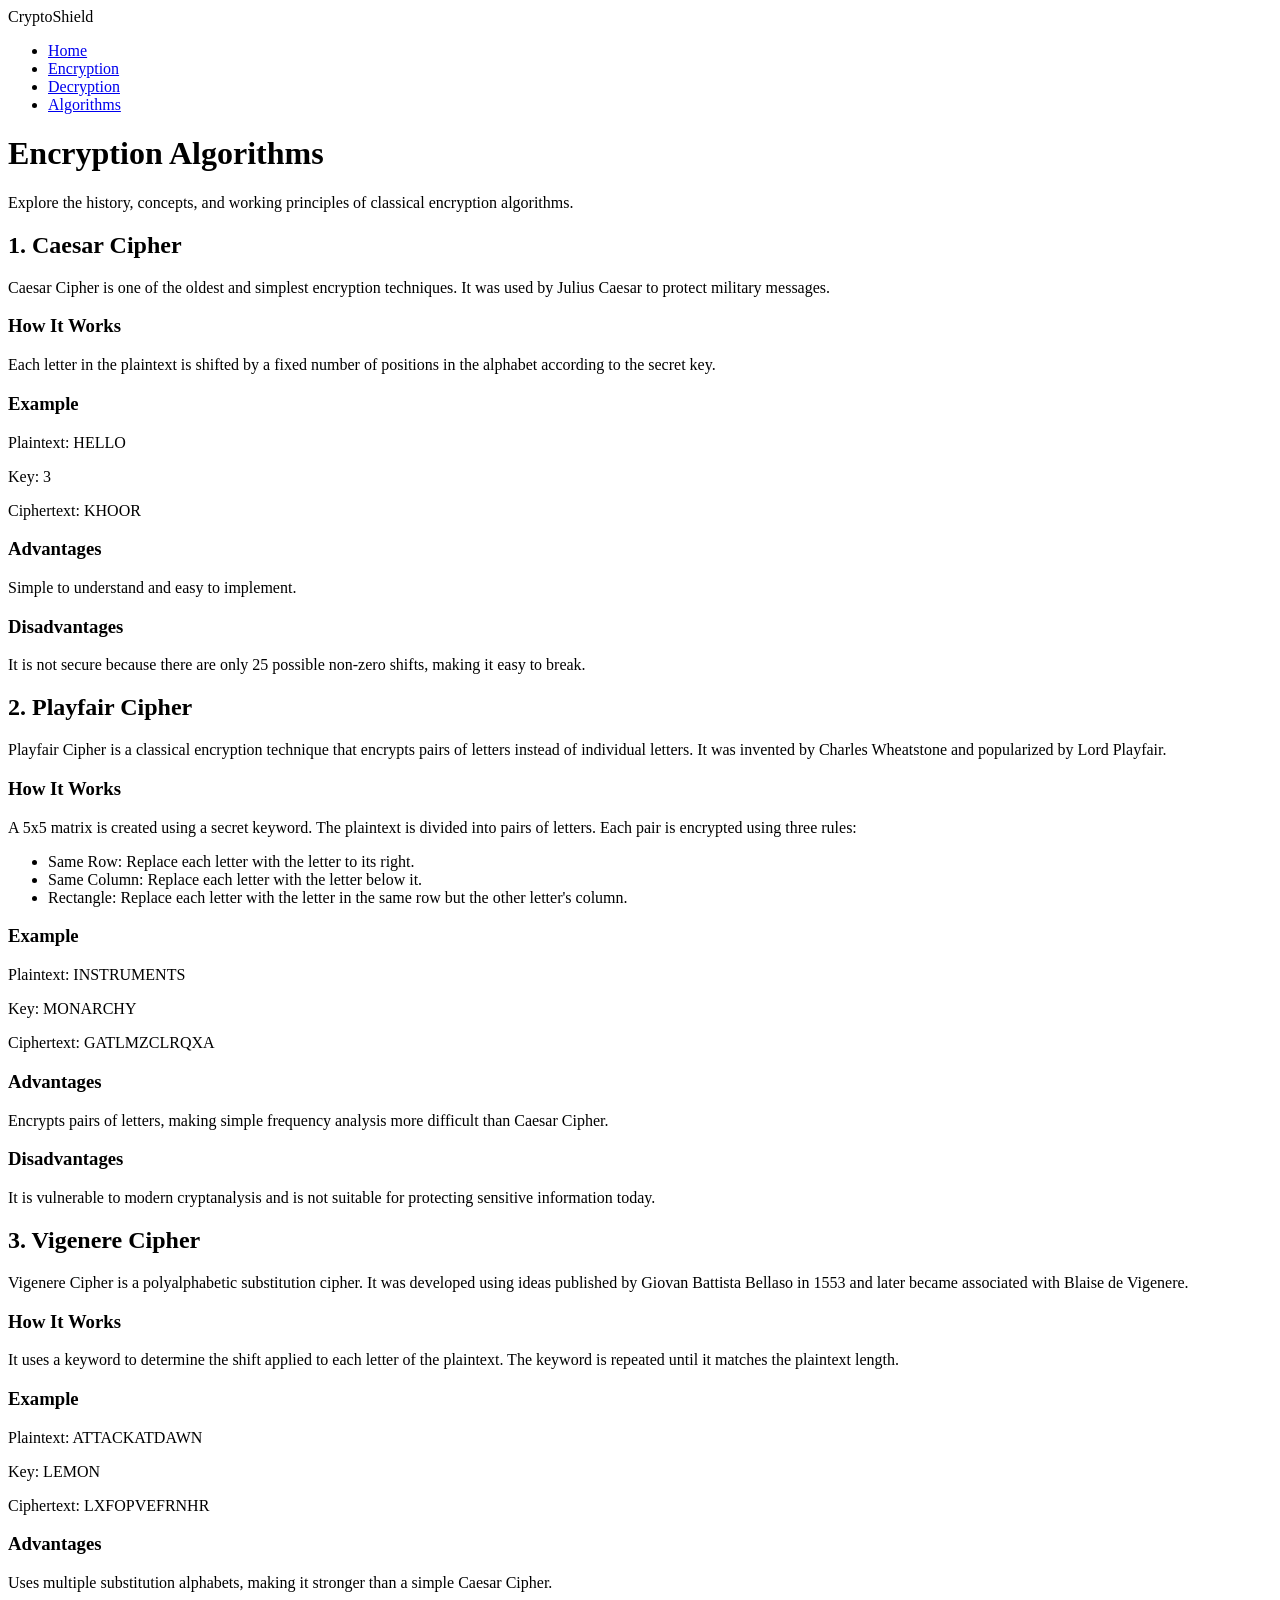
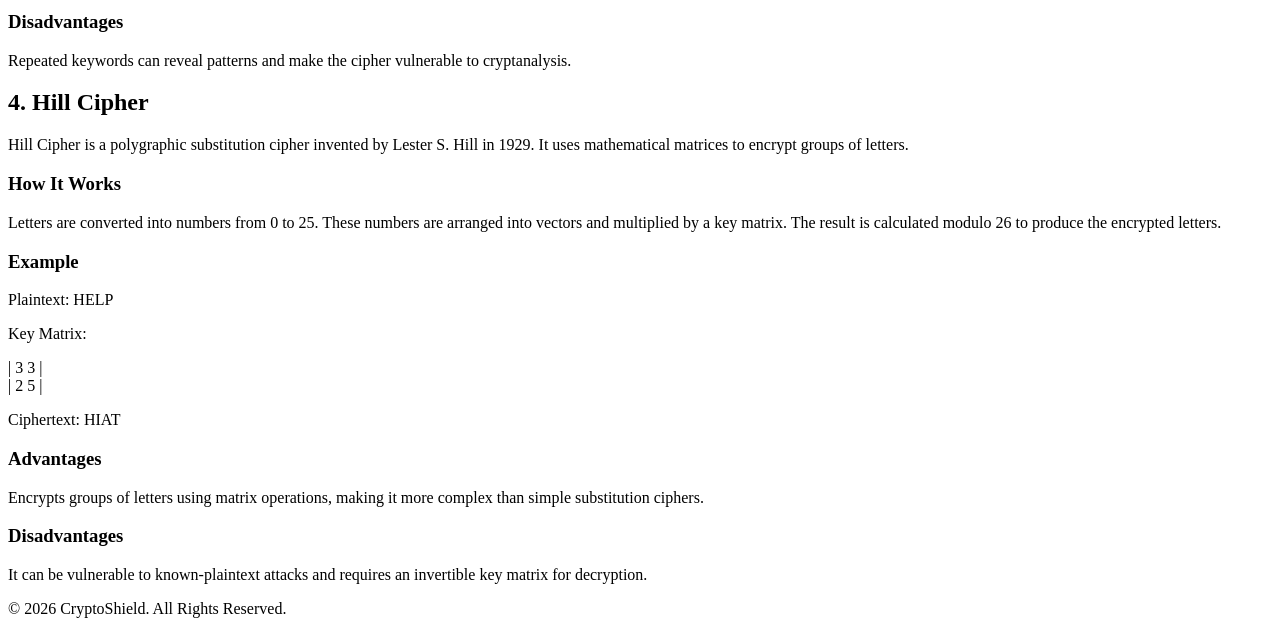
==== algorithms.html @ 145bbcdc "Add files via upload" ====
<!DOCTYPE html>
<html lang="en">

<head>
    <meta charset="UTF-8">
    <meta name="viewport" content="width=device-width, initial-scale=1.0">
    <title>Algorithms | CryptoShield</title>
    <link rel="stylesheet" href="css/style.css">
</head>

<body>

    <!-- Navbar -->
    <nav class="navbar">
        <div class="logo">CryptoShield</div>

        <ul class="nav-links">
            <li><a href="index.html">Home</a></li>
            <li><a href="encryption.html">Encryption</a></li>
            <li><a href="decryption.html">Decryption</a></li>
            <li><a href="algorithms.html" class="active">Algorithms</a></li>
        </ul>
    </nav>

    <!-- Main Content -->
    <main class="algorithms-container">

        <div class="algorithms-heading">
            <h1>Encryption Algorithms</h1>
            <p>
                Explore the history, concepts, and working principles
                of classical encryption algorithms.
            </p>
        </div>

        <!-- Caesar Cipher -->
        <section class="algorithm-card">
            <h2>1. Caesar Cipher</h2>

            <p>
                Caesar Cipher is one of the oldest and simplest
                encryption techniques. It was used by Julius Caesar
                to protect military messages.
            </p>

            <h3>How It Works</h3>
            <p>
                Each letter in the plaintext is shifted by a fixed
                number of positions in the alphabet according to
                the secret key.
            </p>

            <h3>Example</h3>
            <div class="algorithm-example">
                <p>Plaintext: HELLO</p>
                <p>Key: 3</p>
                <p>Ciphertext: KHOOR</p>
            </div>

            <h3>Advantages</h3>
            <p>
                Simple to understand and easy to implement.
            </p>

            <h3>Disadvantages</h3>
            <p>
                It is not secure because there are only 25 possible
                non-zero shifts, making it easy to break.
            </p>
        </section>
        <!-- Playfair Cipher -->
        <section class="algorithm-card">
            <h2>2. Playfair Cipher</h2>

            <p>
                Playfair Cipher is a classical encryption technique
                that encrypts pairs of letters instead of individual
                letters. It was invented by Charles Wheatstone and
                popularized by Lord Playfair.
            </p>

            <h3>How It Works</h3>
            <p>
                A 5x5 matrix is created using a secret keyword.
                The plaintext is divided into pairs of letters.
                Each pair is encrypted using three rules:
            </p>

            <ul>
                <li>Same Row: Replace each letter with the letter to its right.</li>
                <li>Same Column: Replace each letter with the letter below it.</li>
                <li>Rectangle: Replace each letter with the letter in the same row but the other letter's column.</li>
            </ul>

            <h3>Example</h3>
            <div class="algorithm-example">
                <p>Plaintext: INSTRUMENTS</p>
                <p>Key: MONARCHY</p>
                <p>Ciphertext: GATLMZCLRQXA</p>
            </div>

            <h3>Advantages</h3>
            <p>
                Encrypts pairs of letters, making simple
                frequency analysis more difficult than Caesar Cipher.
            </p>

            <h3>Disadvantages</h3>
            <p>
                It is vulnerable to modern cryptanalysis and is
                not suitable for protecting sensitive information today.
            </p>
        </section>


        <!-- Vigenere Cipher -->
        <section class="algorithm-card">
            <h2>3. Vigenere Cipher</h2>

            <p>
                Vigenere Cipher is a polyalphabetic substitution
                cipher. It was developed using ideas published
                by Giovan Battista Bellaso in 1553 and later
                became associated with Blaise de Vigenere.
            </p>

            <h3>How It Works</h3>
            <p>
                It uses a keyword to determine the shift applied
                to each letter of the plaintext. The keyword is
                repeated until it matches the plaintext length.
            </p>

            <h3>Example</h3>
            <div class="algorithm-example">
                <p>Plaintext: ATTACKATDAWN</p>
                <p>Key: LEMON</p>
                <p>Ciphertext: LXFOPVEFRNHR</p>
            </div>

            <h3>Advantages</h3>
            <p>
                Uses multiple substitution alphabets, making it
                stronger than a simple Caesar Cipher.
            </p>

            <h3>Disadvantages</h3>
            <p>
                Repeated keywords can reveal patterns and make
                the cipher vulnerable to cryptanalysis.
            </p>
        </section>
        <!-- Hill Cipher -->
        <section class="algorithm-card">
            <h2>4. Hill Cipher</h2>

            <p>
                Hill Cipher is a polygraphic substitution cipher
                invented by Lester S. Hill in 1929. It uses
                mathematical matrices to encrypt groups of letters.
            </p>

            <h3>How It Works</h3>
            <p>
                Letters are converted into numbers from 0 to 25.
                These numbers are arranged into vectors and
                multiplied by a key matrix. The result is calculated
                modulo 26 to produce the encrypted letters.
            </p>

            <h3>Example</h3>
            <div class="algorithm-example">
                <p>Plaintext: HELP</p>
                <p>Key Matrix:</p>
                <p>
                    | 3  3 |<br>
                    | 2  5 |
                </p>
                <p>Ciphertext: HIAT</p>
            </div>

            <h3>Advantages</h3>
            <p>
                Encrypts groups of letters using matrix operations,
                making it more complex than simple substitution ciphers.
            </p>

            <h3>Disadvantages</h3>
            <p>
                It can be vulnerable to known-plaintext attacks
                and requires an invertible key matrix for decryption.
            </p>
        </section>

    </main>

    <!-- Footer -->
    <footer class="footer">
        <p>© 2026 CryptoShield. All Rights Reserved.</p>
    </footer>

    <script src="js/algorithms.js"></script>

</body>
</html>
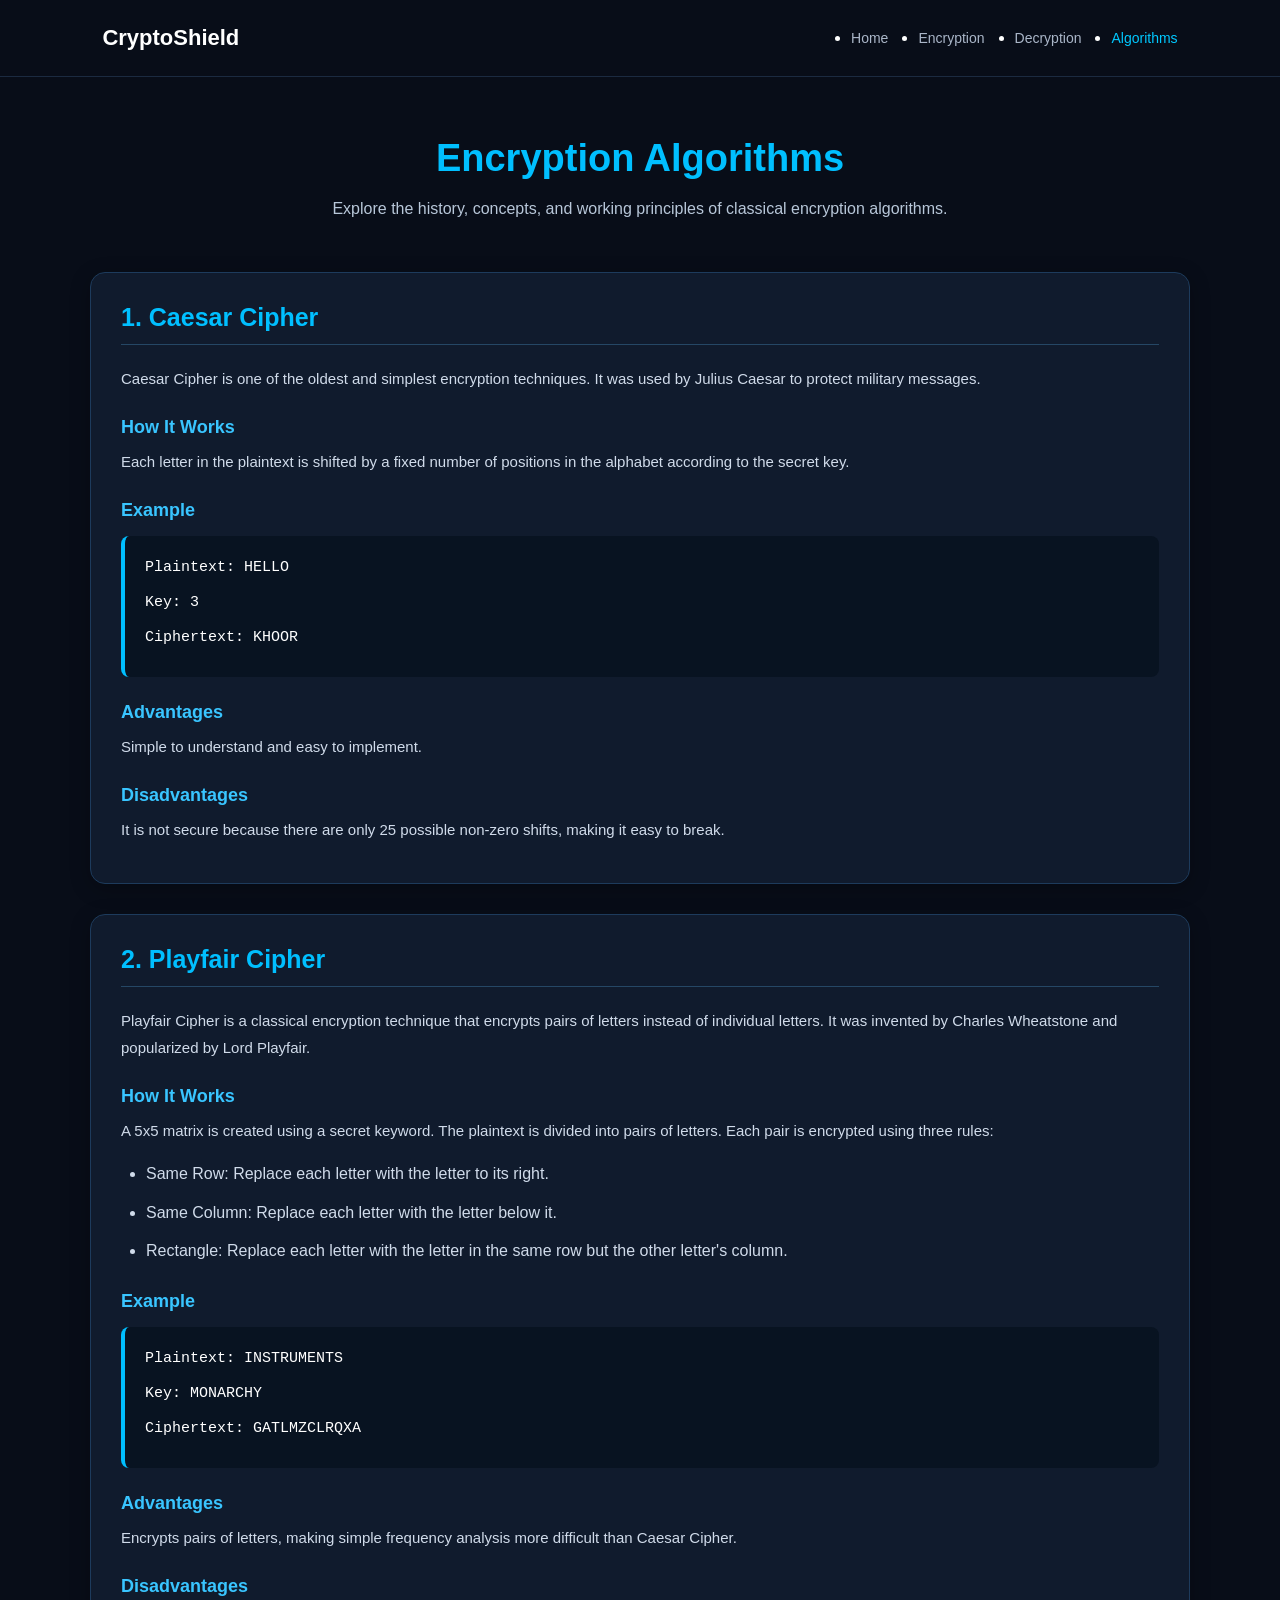
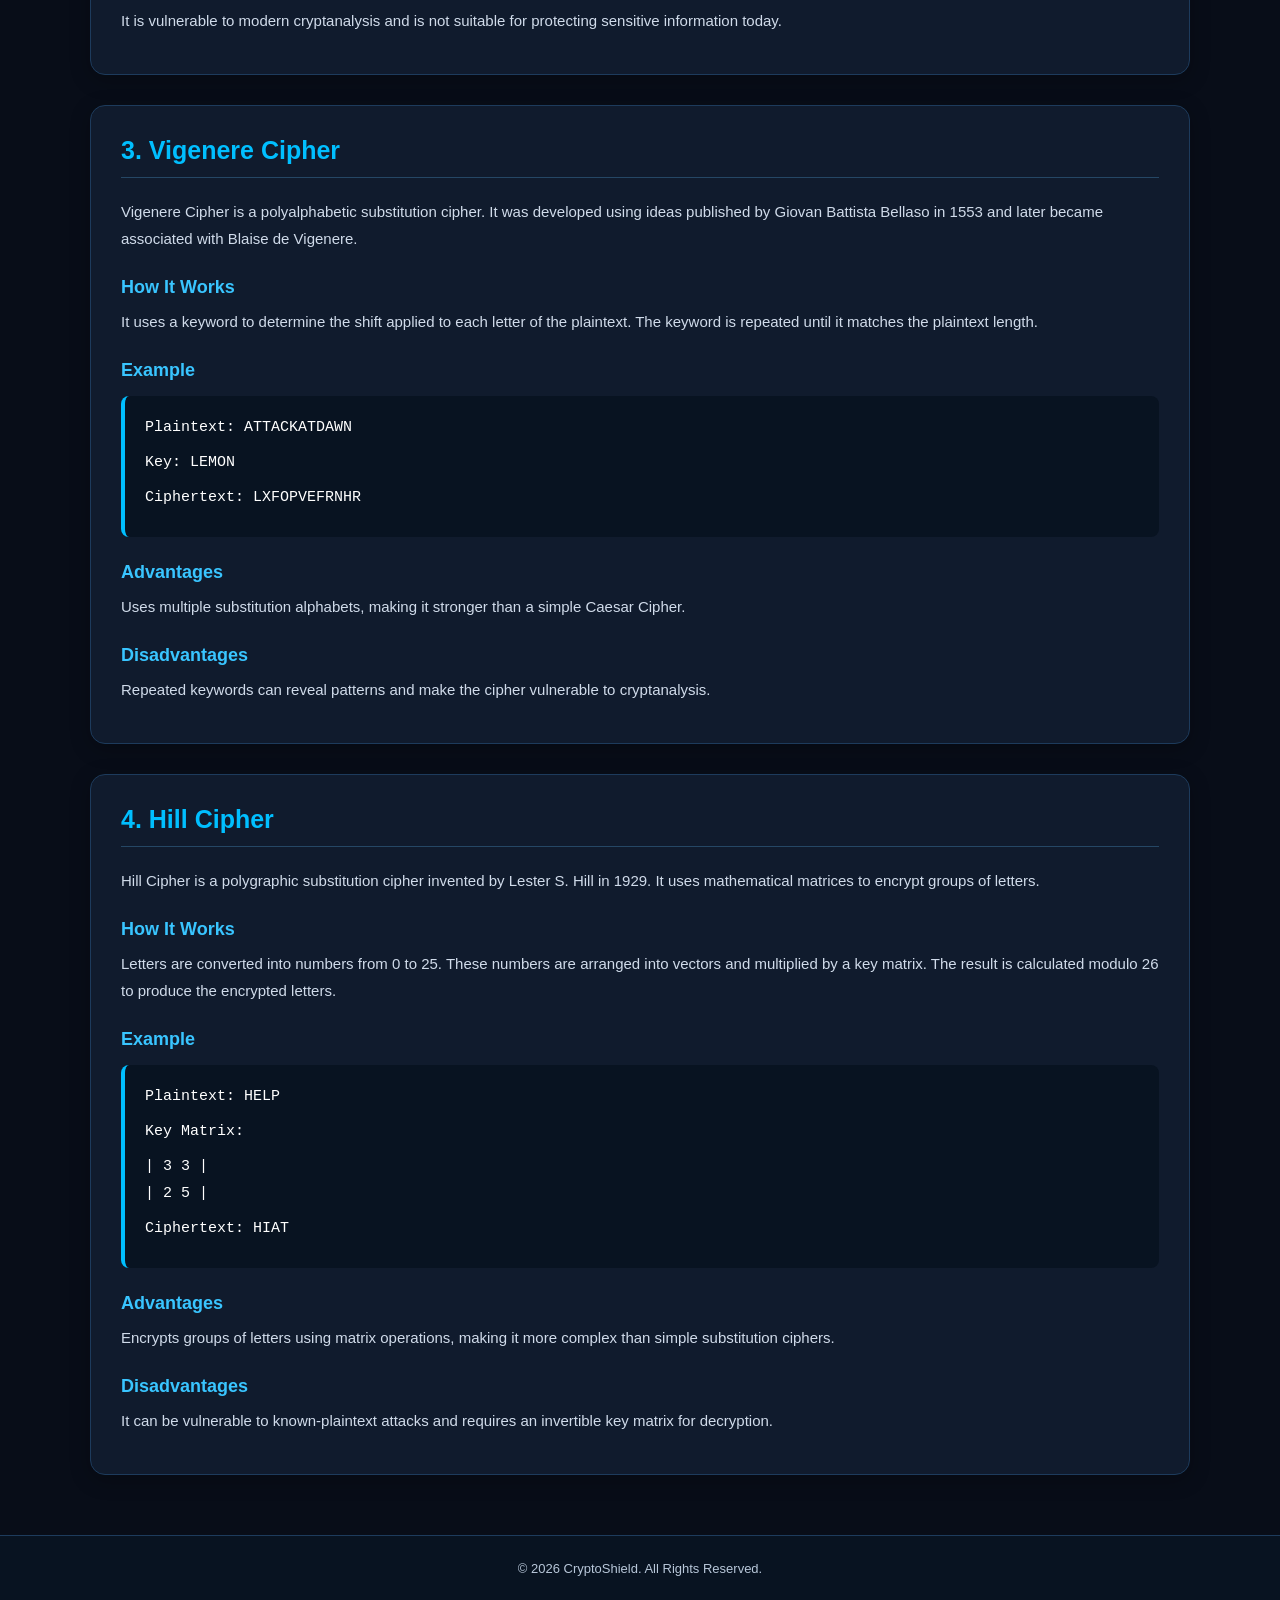
==== commit e2cb6e3b: "Fix HTML formatting and update stylesheet link" ====
--- a/algorithms.html
+++ b/algorithms.html
@@ -5,7 +5,7 @@
     <meta charset="UTF-8">
     <meta name="viewport" content="width=device-width, initial-scale=1.0">
     <title>Algorithms | CryptoShield</title>
-    <link rel="stylesheet" href="css/style.css">
+    <link rel="stylesheet" href="style.css">
 </head>
 
 <body>
@@ -199,7 +199,7 @@
         <p>© 2026 CryptoShield. All Rights Reserved.</p>
     </footer>
 
-    <script src="js/algorithms.js"></script>
+    <script src="algorithms.js"></script>
 
 </body>
-</html>+</html>
--- a/style.css
+++ b/style.css
@@ -0,0 +1,619 @@
+* {
+    margin: 0;
+    padding: 0;
+    box-sizing: border-box;
+}
+
+body {
+    background: #080D18;
+    color: #FFFFFF;
+    font-family: 'Inter', sans-serif;
+}
+
+/* Navbar */
+
+.navbar {
+    display: flex;
+    justify-content: space-between;
+    align-items: center;
+    padding: 25px 8%;
+    border-bottom: 1px solid #1B2A40;
+}
+
+.logo {
+    font-family: 'Orbitron', sans-serif;
+    font-size: 22px;
+    font-weight: 700;
+    color: white;
+    text-decoration: none;
+}
+
+.logo span {
+    color: #1677FF;
+}
+
+.nav-links {
+    display: flex;
+    gap: 30px;
+}
+
+.nav-links a {
+    color: #AAB6C8;
+    text-decoration: none;
+    font-size: 14px;
+    transition: 0.3s;
+}
+
+.nav-links a:hover,
+.nav-links .active {
+    color: #00C8FF;
+}
+
+.nav-button,
+.primary-btn {
+    background: #1677FF;
+    color: white;
+    padding: 13px 22px;
+    border-radius: 8px;
+    text-decoration: none;
+    transition: 0.3s;
+}
+
+.nav-button:hover,
+.primary-btn:hover {
+    background: #00C8FF;
+    color: #080D18;
+}
+
+/* Hero */
+
+.hero {
+    min-height: 520px;
+    display: flex;
+    align-items: center;
+    justify-content: space-between;
+    padding: 80px 10%;
+    gap: 40px;
+}
+
+.hero-content {
+    max-width: 600px;
+}
+
+.tag {
+    color: #00C8FF;
+    font-size: 12px;
+    letter-spacing: 2px;
+    font-weight: 700;
+}
+
+.hero h1 {
+    font-family: 'Orbitron', sans-serif;
+    font-size: clamp(32px, 5vw, 55px);
+    line-height: 1.35;
+    margin: 25px 0;
+}
+
+.hero h1 span {
+    display: block;
+    color: #1677FF;
+}
+
+.hero p {
+    color: #AAB6C8;
+    line-height: 1.8;
+    max-width: 480px;
+    margin-bottom: 30px;
+}
+
+.hero-buttons {
+    display: flex;
+    gap: 15px;
+    flex-wrap: wrap;
+}
+
+.secondary-btn {
+    border: 1px solid #1677FF;
+    color: white;
+    padding: 13px 22px;
+    border-radius: 8px;
+    text-decoration: none;
+}
+
+.secondary-btn:hover {
+    background: #111C2E;
+}
+
+.hero-icon {
+    display: flex;
+    justify-content: center;
+    align-items: center;
+    width: 300px;
+    height: 300px;
+    border-radius: 50%;
+    background: radial-gradient(circle, #142F58, #080D18 70%);
+}
+
+.shield {
+    font-size: 150px;
+    color: #1677FF;
+    position: relative;
+    text-shadow: 0 0 30px #1677FF;
+}
+
+.shield span {
+    position: absolute;
+    font-size: 45px;
+    top: 45%;
+    left: 50%;
+    transform: translate(-50%, -50%);
+}
+
+/* Algorithms */
+
+.algorithms-section {
+    padding: 65px 8%;
+    background: #0B1220;
+}
+
+.section-heading {
+    text-align: center;
+    margin-bottom: 45px;
+}
+
+.section-heading h2 {
+    font-family: 'Orbitron', sans-serif;
+    margin: 18px 0;
+    font-size: 28px;
+}
+
+.section-heading p {
+    color: #AAB6C8;
+}
+
+.cards {
+    display: grid;
+    grid-template-columns: repeat(4, 1fr);
+    gap: 20px;
+}
+
+.algorithm-card {
+    background: #111C2E;
+    padding: 25px;
+    border: 1px solid #1B2A40;
+    border-radius: 12px;
+    transition: 0.3s;
+}
+
+.algorithm-card:hover {
+    border-color: #1677FF;
+    transform: translateY(-6px);
+    box-shadow: 0 0 20px #1677FF22;
+}
+
+.algorithm-card h3 {
+    color: #00C8FF;
+    font-size: 16px;
+    margin-bottom: 15px;
+}
+
+.algorithm-card p {
+    color: #AAB6C8;
+    font-size: 13px;
+    line-height: 1.7;
+    margin-bottom: 20px;
+}
+
+.algorithm-card a {
+    color: #1677FF;
+    text-decoration: none;
+}
+
+/* Footer */
+
+footer {
+    text-align: center;
+    padding: 25px;
+    color: #718096;
+    font-size: 13px;
+    border-top: 1px solid #1B2A40;
+}
+
+/* Responsive */
+
+@media (max-width: 900px) {
+    .cards {
+        grid-template-columns: repeat(2, 1fr);
+    }
+
+    .hero-icon {
+        width: 220px;
+        height: 220px;
+    }
+}
+
+@media (max-width: 650px) {
+    .navbar {
+        flex-wrap: wrap;
+        gap: 20px;
+    }
+
+    .nav-links {
+        order: 3;
+        width: 100%;
+        justify-content: center;
+        flex-wrap: wrap;
+        gap: 15px;
+    }
+
+    .nav-button {
+        font-size: 12px;
+    }
+
+    .hero {
+        flex-direction: column;
+        text-align: center;
+        padding: 60px 7%;
+    }
+
+    .hero p {
+        margin-left: auto;
+        margin-right: auto;
+    }
+
+    .hero-buttons {
+        justify-content: center;
+    }
+
+    .hero-icon {
+        width: 180px;
+        height: 180px;
+    }
+
+    .shield {
+        font-size: 100px;
+    }
+
+    .cards {
+        grid-template-columns: 1fr;
+    }
+}
+/* Encryption Page */
+
+.crypto-container {
+    max-width: 950px;
+    margin: auto;
+    padding: 60px 25px;
+}
+
+.crypto-heading {
+    text-align: center;
+    margin-bottom: 40px;
+}
+
+.crypto-heading h1 {
+    font-family: 'Orbitron', sans-serif;
+    font-size: 38px;
+    margin: 20px 0;
+}
+
+.crypto-heading h1 span {
+    color: #1677FF;
+}
+
+.crypto-heading p {
+    color: #AAB6C8;
+    line-height: 1.8;
+}
+
+.crypto-card {
+    background: #111C2E;
+    border: 1px solid #1B2A40;
+    border-radius: 12px;
+    padding: 28px;
+    margin-bottom: 25px;
+}
+
+.crypto-card h2 {
+    font-size: 18px;
+    margin-bottom: 22px;
+}
+
+.crypto-card label {
+    display: block;
+    color: #AAB6C8;
+    font-size: 14px;
+    margin-bottom: 12px;
+}
+
+.crypto-card input,
+.crypto-card select,
+.crypto-card textarea {
+    width: 100%;
+    background: #080D18;
+    border: 1px solid #263B58;
+    color: white;
+    padding: 15px;
+    border-radius: 8px;
+    outline: none;
+    font-family: 'Inter', sans-serif;
+    font-size: 14px;
+}
+
+.crypto-card input:focus,
+.crypto-card select:focus,
+.crypto-card textarea:focus {
+    border-color: #1677FF;
+    box-shadow: 0 0 8px #1677FF33;
+}
+
+.crypto-card textarea {
+    resize: vertical;
+    line-height: 1.7;
+}
+
+.crypto-card select {
+    cursor: pointer;
+}
+
+.crypto-card select option {
+    background: #111C2E;
+}
+
+.helper {
+    color: #8293A9;
+    font-size: 12px;
+    margin-top: 12px;
+    line-height: 1.6;
+}
+
+.key-group {
+    margin-top: 15px;
+}
+
+.crypto-btn {
+    border: none;
+    cursor: pointer;
+    font-size: 14px;
+    font-weight: 600;
+    margin-top: 20px;
+}
+
+.crypto-btn:hover {
+    box-shadow: 0 0 15px #1677FF77;
+}
+
+.hill-grid {
+    display: grid;
+    grid-template-columns: repeat(2, 90px);
+    gap: 12px;
+}
+
+.hill-grid input {
+    text-align: center;
+}
+
+.result-heading {
+    display: flex;
+    justify-content: space-between;
+    align-items: center;
+    gap: 12px;
+    margin-bottom: 20px;
+    flex-wrap: wrap;
+}
+
+.result-heading h2 {
+    margin-bottom: 0;
+}
+
+.result-status {
+    color: #00C8FF;
+    font-size: 12px;
+}
+
+.result-buttons {
+    display: flex;
+    gap: 12px;
+    margin-top: 18px;
+    flex-wrap: wrap;
+}
+
+.action-btn {
+    background: #172A45;
+    color: white;
+    border: 1px solid #263B58;
+    padding: 11px 20px;
+    border-radius: 7px;
+    cursor: pointer;
+    transition: 0.3s;
+}
+
+.action-btn:hover {
+    background: #1677FF;
+}
+
+.danger-btn:hover {
+    background: #D93645;
+}
+
+.history-item {
+    padding: 15px;
+    border-bottom: 1px solid #263B58;
+    display: flex;
+    justify-content: space-between;
+    gap: 15px;
+    flex-wrap: wrap;
+}
+
+.history-item p {
+    color: #AAB6C8;
+    font-size: 13px;
+    margin-top: 6px;
+    word-break: break-word;
+}
+
+.history-item strong {
+    color: #00C8FF;
+    font-size: 13px;
+}
+
+@media (max-width: 600px) {
+    .crypto-container {
+        padding: 40px 15px;
+    }
+
+    .crypto-heading h1 {
+        font-size: 29px;
+    }
+
+    .crypto-card {
+        padding: 20px;
+    }
+
+    .hill-grid {
+        grid-template-columns: repeat(2, 1fr);
+    }
+}
+/* ============================= */
+/* Algorithms Page */
+/* ============================= */
+
+.algorithms-container {
+    width: 90%;
+    max-width: 1100px;
+    margin: 60px auto;
+}
+
+/* Page Heading */
+
+.algorithms-heading {
+    text-align: center;
+    margin-bottom: 50px;
+}
+
+.algorithms-heading h1 {
+    font-size: 38px;
+    color: #00bfff;
+    margin-bottom: 15px;
+}
+
+.algorithms-heading p {
+    color: #b8c7d9;
+    font-size: 16px;
+    line-height: 1.7;
+}
+
+/* Algorithm Cards */
+
+.algorithm-card {
+    background: #101b2d;
+    border: 1px solid #1d3b5c;
+    border-radius: 15px;
+    padding: 30px;
+    margin-bottom: 30px;
+    box-shadow: 0 5px 20px rgba(0, 0, 0, 0.25);
+    transition: 0.3s ease;
+}
+
+.algorithm-card:hover {
+    transform: translateY(-5px);
+    border-color: #00bfff;
+    box-shadow: 0 8px 25px rgba(0, 191, 255, 0.12);
+}
+
+/* Card Titles */
+
+.algorithm-card h2 {
+    color: #00bfff;
+    font-size: 25px;
+    margin-bottom: 20px;
+    border-bottom: 1px solid #254765;
+    padding-bottom: 12px;
+}
+
+.algorithm-card h3 {
+    color: #39c5ff;
+    font-size: 18px;
+    margin-top: 25px;
+    margin-bottom: 10px;
+}
+
+/* Card Text */
+
+.algorithm-card p {
+    color: #d0dbea;
+    font-size: 15px;
+    line-height: 1.8;
+    margin-bottom: 10px;
+}
+/* Lists */
+
+.algorithm-card ul {
+    padding-left: 25px;
+    margin: 15px 0;
+}
+
+.algorithm-card li {
+    color: #d0dbea;
+    line-height: 1.9;
+    margin-bottom: 8px;
+}
+
+/* Examples */
+
+.algorithm-example {
+    background: #081321;
+    border-left: 4px solid #00bfff;
+    border-radius: 8px;
+    padding: 18px 20px;
+    margin-top: 15px;
+}
+
+.algorithm-example p {
+    color: #ffffff;
+    font-family: monospace;
+    font-size: 15px;
+    margin-bottom: 8px;
+}
+
+/* Footer */
+
+.footer {
+    text-align: center;
+    padding: 25px;
+    margin-top: 50px;
+    background: #081321;
+    color: #b8c7d9;
+    border-top: 1px solid #1d3b5c;
+}
+
+/* Responsive Design */
+
+@media (max-width: 768px) {
+
+    .algorithms-container {
+        width: 92%;
+        margin: 35px auto;
+    }
+
+    .algorithms-heading h1 {
+        font-size: 28px;
+    }
+
+    .algorithm-card {
+        padding: 20px;
+    }
+
+    .algorithm-card h2 {
+        font-size: 21px;
+    }
+
+    .algorithm-card h3 {
+        font-size: 17px;
+    }
+
+    .algorithm-card p,
+    .algorithm-card li {
+        font-size: 14px;
+    }
+}
